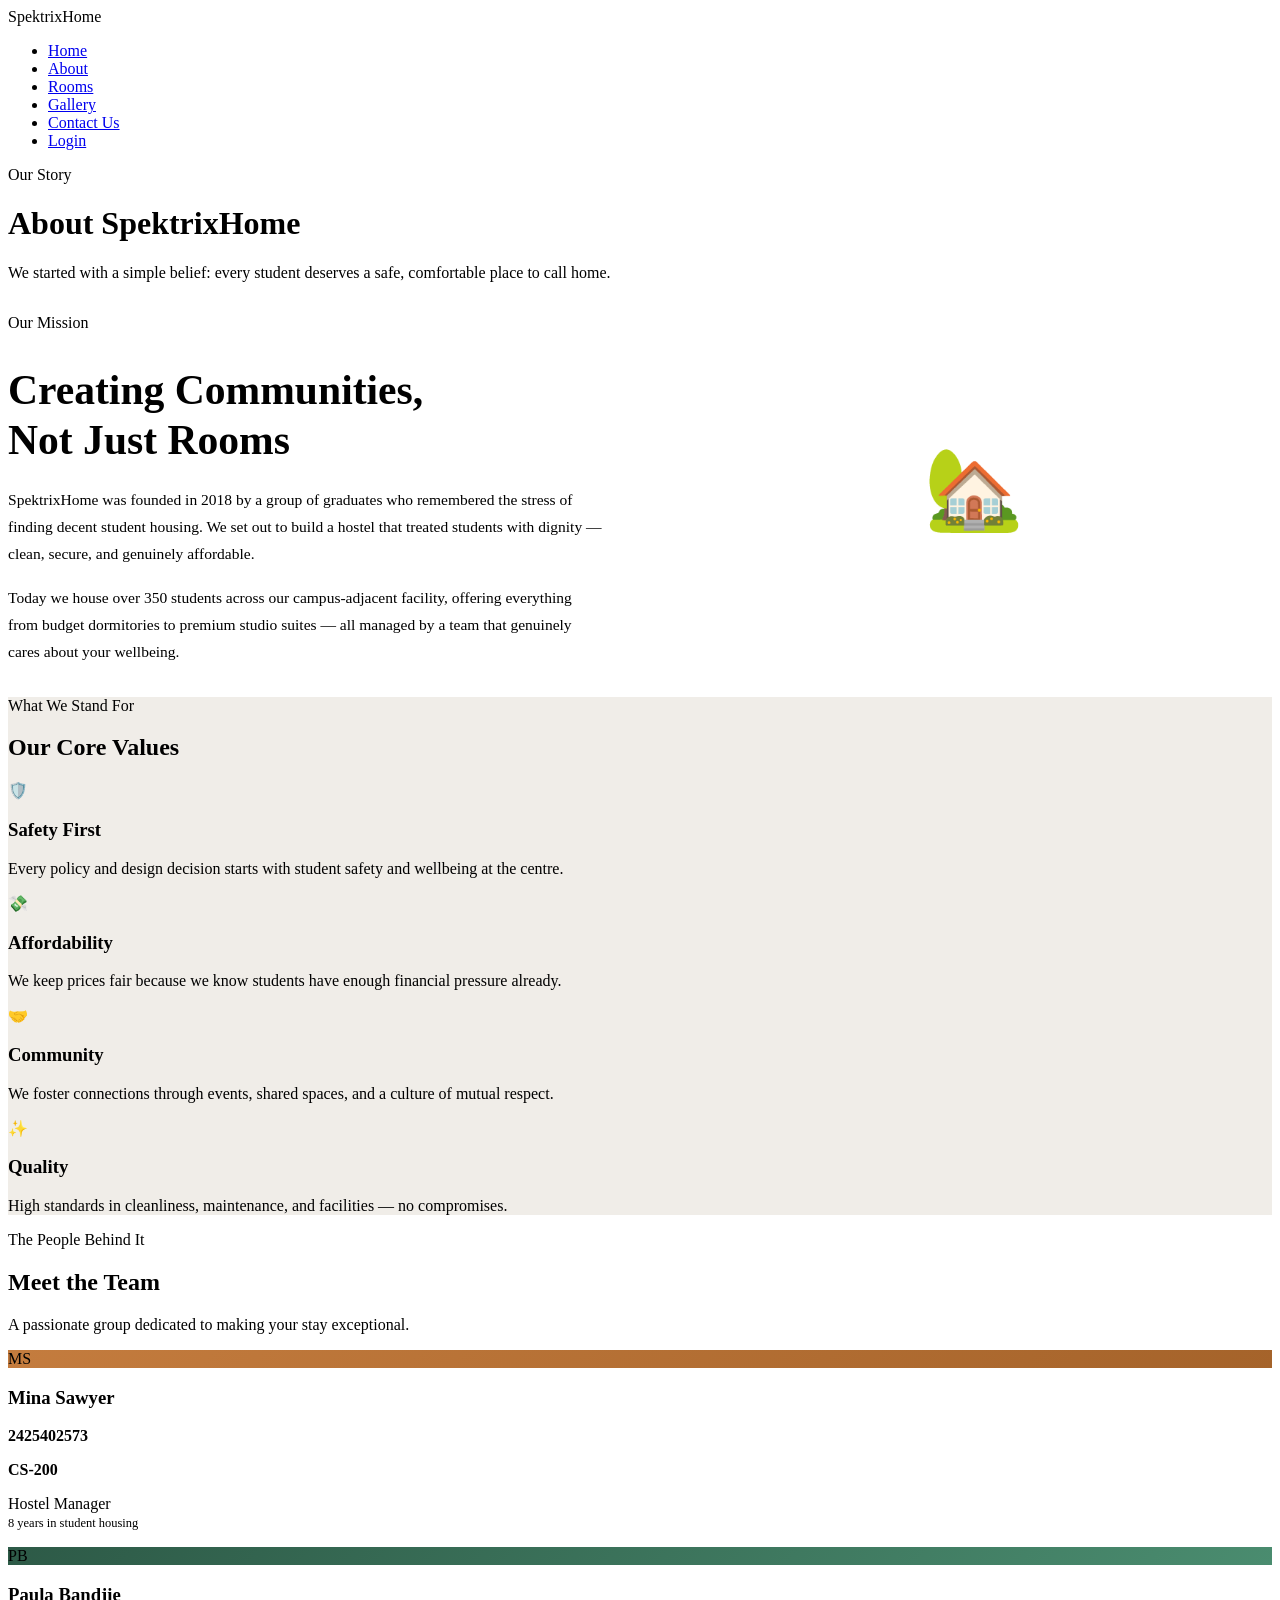
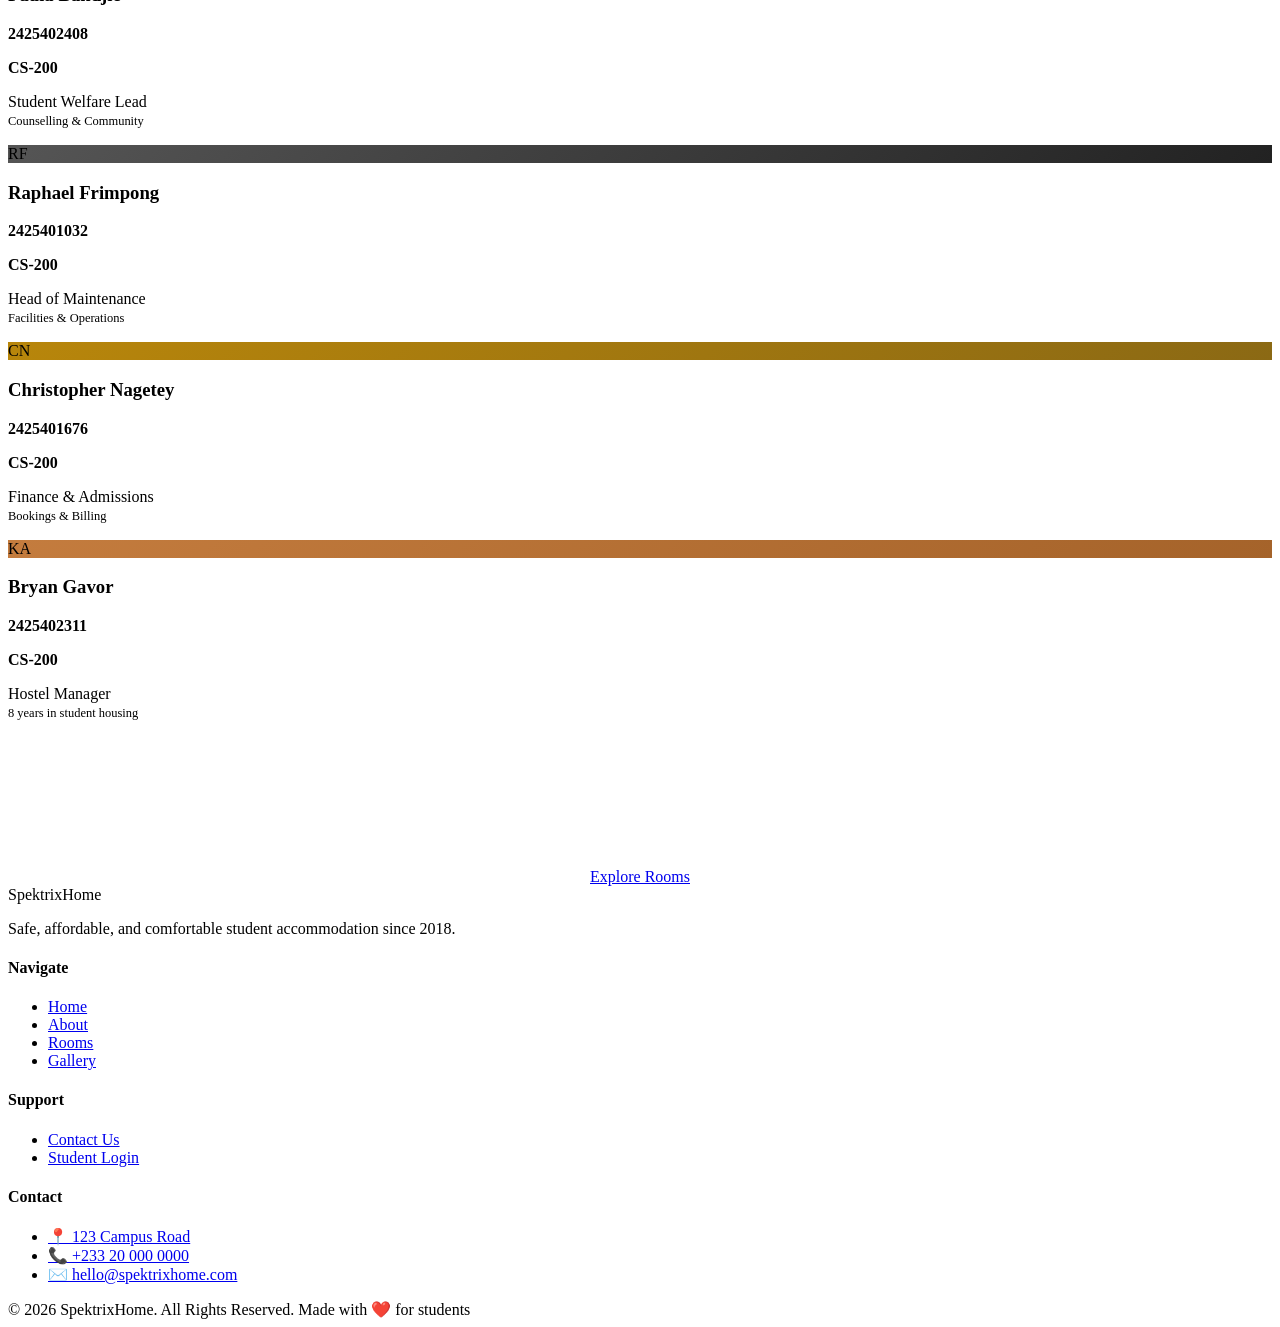
==== html/about.html @ a63e1c40 "Add new HTML pages for contact, gallery, login, and rooms; implement responsive design and interacti" ====
<!DOCTYPE html>
<html lang="en">
<head>
    <meta charset="UTF-8" />
    <meta name="viewport" content="width=device-width, initial-scale=1.0" />
    <title>About</title>
    <link rel="stylesheet" href="../css/style.css" />
</head>
<body>

<nav class="navbar">
    <div class="logo">Spektrix<span>Home</span></div>
    <ul class="nav-links">
        <li><a href="index.html">Home</a></li>
        <li><a href="about.html" class="active">About</a></li>
        <li><a href="rooms.html">Rooms</a></li>
        <li><a href="gallery.html">Gallery</a></li>
        <li><a href="contact.html">Contact Us</a></li>
        <li><a href="login.html" class="login-btn">Login</a></li>
    </ul>
</nav>

<!-- Page Hero -->
<div class="page-hero">
    <div class="page-hero-content">
        <span class="page-eyebrow">Our Story</span>
        <h1>About SpektrixHome</h1>
        <p>We started with a simple belief: every student deserves a safe, comfortable place to call home.</p>
    </div>
</div>

<!-- Mission -->
<section class="section">
    <div class="section-inner">
        <div style="display:grid; grid-template-columns:1fr 1fr; gap:72px; align-items:center;">
            <div class="reveal">
                <p class="section-eyebrow">Our Mission</p>
                <h2 style="font-family:var(--ff-display); font-size:clamp(1.8rem,3.5vw,2.6rem); margin-bottom:20px; line-height:1.2;">Creating Communities,<br>Not Just Rooms</h2>
                <p style="color:var(--clr-muted); margin-bottom:16px; font-size:0.97rem; line-height:1.75;">SpektrixHome was founded in 2018 by a group of graduates who remembered the stress of finding decent student housing. We set out to build a hostel that treated students with dignity — clean, secure, and genuinely affordable.</p>
                <p style="color:var(--clr-muted); font-size:0.97rem; line-height:1.75;">Today we house over 350 students across our campus-adjacent facility, offering everything from budget dormitories to premium studio suites — all managed by a team that genuinely cares about your wellbeing.</p>
            </div>
            <div class="reveal" style="background:var(--clr-hero-bg); border-radius:var(--radius-lg); height:380px; display:grid; place-items:center; font-size:5rem;">🏡</div>
        </div>
    </div>
</section>

<!-- Values -->
<section class="section" style="background:#f0ede8;">
    <div class="section-inner">
        <div class="section-header">
            <p class="section-eyebrow">What We Stand For</p>
            <h2>Our Core Values</h2>
        </div>
        <div class="values-grid">
            <div class="value-card reveal">
                <div class="value-icon">🛡️</div>
                <h3>Safety First</h3>
                <p>Every policy and design decision starts with student safety and wellbeing at the centre.</p>
            </div>
            <div class="value-card reveal">
                <div class="value-icon">💸</div>
                <h3>Affordability</h3>
                <p>We keep prices fair because we know students have enough financial pressure already.</p>
            </div>
            <div class="value-card reveal">
                <div class="value-icon">🤝</div>
                <h3>Community</h3>
                <p>We foster connections through events, shared spaces, and a culture of mutual respect.</p>
            </div>
            <div class="value-card reveal">
                <div class="value-icon">✨</div>
                <h3>Quality</h3>
                <p>High standards in cleanliness, maintenance, and facilities — no compromises.</p>
            </div>
        </div>
    </div>
</section>

<!-- Team -->
<section class="section">
    <div class="section-inner">
        <div class="section-header">
            <p class="section-eyebrow">The People Behind It</p>
            <h2>Meet the Team</h2>
            <p>A passionate group dedicated to making your stay exceptional.</p>
        </div>
        <div class="team-grid">
            <div class="team-card reveal">
                <div class="team-avatar" style="background:linear-gradient(135deg,#c47c3e,#a5632a);">MS</div>
                <h3>Mina Sawyer</h3>
                <h3 style="font-size: 16px;">2425402573</h3>
                <h3 style="font-size: 16px;">CS-200</h3>
                <p>Hostel Manager<br><span style="font-size:0.78rem; color:var(--clr-primary);">8 years in student housing</span></p>
            </div>
            <div class="team-card reveal">
                <div class="team-avatar" style="background:linear-gradient(135deg,#2d5a47,#4a8c6f);">PB</div>
                <h3>Paula Bandjie</h3>
                <h3 style="font-size: 16px;">2425402408</h3>
                <h3 style="font-size: 16px;">CS-200</h3>
                <p>Student Welfare Lead<br><span style="font-size:0.78rem; color:var(--clr-primary);">Counselling & Community</span></p>
            </div>
            <div class="team-card reveal">
                <div class="team-avatar" style="background:linear-gradient(135deg,#555,#222);">RF</div>
                <h3>Raphael Frimpong</h3>
                <h3 style="font-size: 16px;">2425401032</h3>
                <h3 style="font-size: 16px;">CS-200</h3>
                <p>Head of Maintenance<br><span style="font-size:0.78rem; color:var(--clr-primary);">Facilities & Operations</span></p>
            </div>
            <div class="team-card reveal">
                <div class="team-avatar" style="background:linear-gradient(135deg,#b8860b,#8b6914);">CN</div>
                <h3>Christopher Nagetey</h3>
                <h3 style="font-size: 16px;">2425401676</h3>
                <h3 style="font-size: 16px;">CS-200</h3>
                <p>Finance & Admissions<br><span style="font-size:0.78rem; color:var(--clr-primary);">Bookings & Billing</span></p>
            </div>
            <div class="team-card reveal">
                <div class="team-avatar" style="background:linear-gradient(135deg,#c47c3e,#a5632a);">KA</div>
                <h3>Bryan Gavor</h3>
                <h3 style="font-size: 16px;">2425402311</h3>
                <h3 style="font-size: 16px;">CS-200</h3>
                <p>Hostel Manager<br><span style="font-size:0.78rem; color:var(--clr-primary);">8 years in student housing</span></p>
            </div>
        </div>
    </div>
</section>

<!-- CTA -->
<section class="section" style="background:var(--clr-accent); text-align:center;">
    <div class="section-inner">
        <h2 style="font-family:var(--ff-display); font-size:clamp(1.8rem,4vw,2.6rem); color:#fff; margin-bottom:14px;">Ready to Join Our Community?</h2>
        <p style="color:rgba(255,255,255,0.65); max-width:480px; margin:0 auto 32px;">Browse our available rooms and secure your spot for the next semester.</p>
        <a href="rooms.html" class="btn btn-primary">Explore Rooms</a>
    </div>
</section>

<footer>
    <div class="footer-inner">
        <div class="footer-top">
            <div>
                <div class="footer-brand">Spektrix<span>Home</span></div>
                <p class="footer-desc">Safe, affordable, and comfortable student accommodation since 2018.</p>
            </div>
            <div class="footer-col">
                <h4>Navigate</h4>
                <ul>
                    <li><a href="index.html">Home</a></li>
                    <li><a href="about.html">About</a></li>
                    <li><a href="rooms.html">Rooms</a></li>
                    <li><a href="gallery.html">Gallery</a></li>
                </ul>
            </div>
            <div class="footer-col">
                <h4>Support</h4>
                <ul>
                    <li><a href="contact.html">Contact Us</a></li>
                    <li><a href="login.html">Student Login</a></li>
                </ul>
            </div>
            <div class="footer-col">
                <h4>Contact</h4>
                <ul>
                    <li><a href="#">📍 123 Campus Road</a></li>
                    <li><a href="#">📞 +233 20 000 0000</a></li>
                    <li><a href="#">✉️ hello@spektrixhome.com</a></li>
                </ul>
            </div>
        </div>
        <div class="footer-bottom">
            <span>© 2026 SpektrixHome. All Rights Reserved.</span>
            <span>Made with ❤️ for students</span>
        </div>
    </div>
</footer>

<script src="../js/script.js"></script>
</body>
</html>
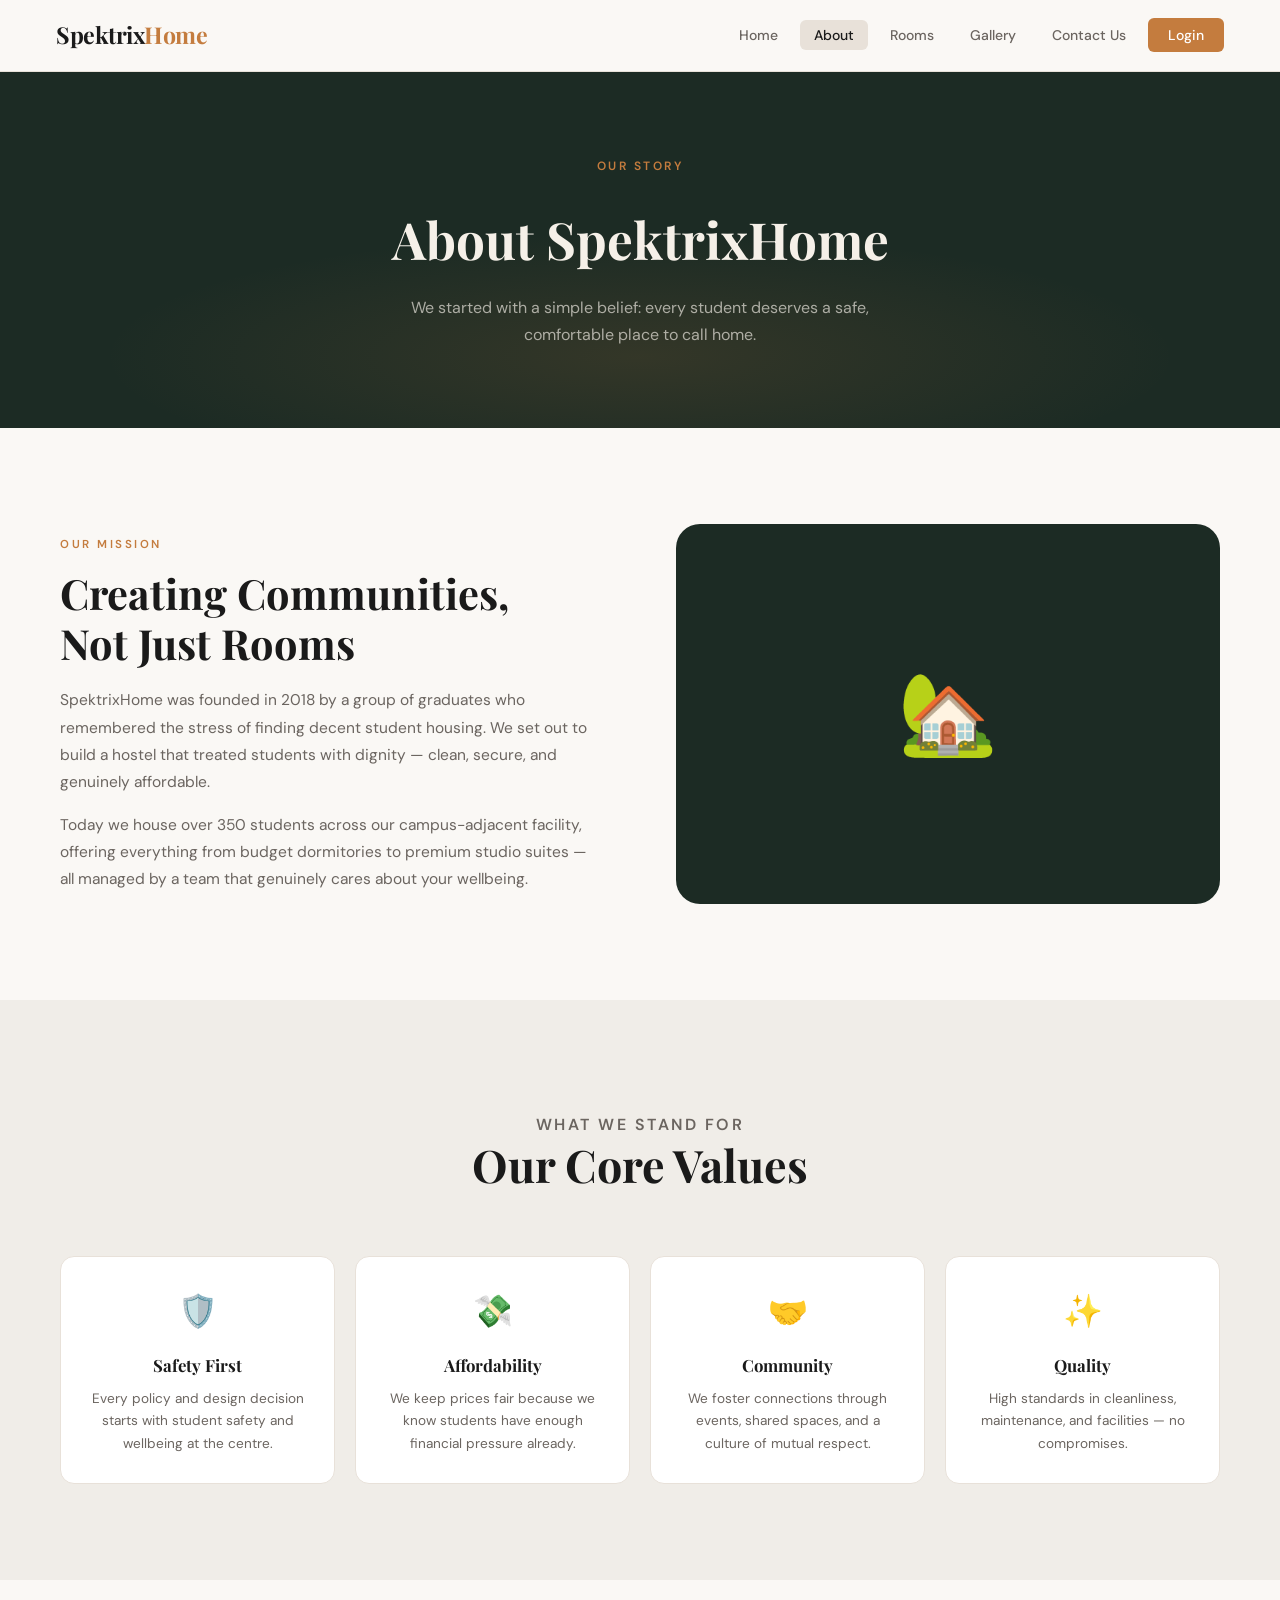
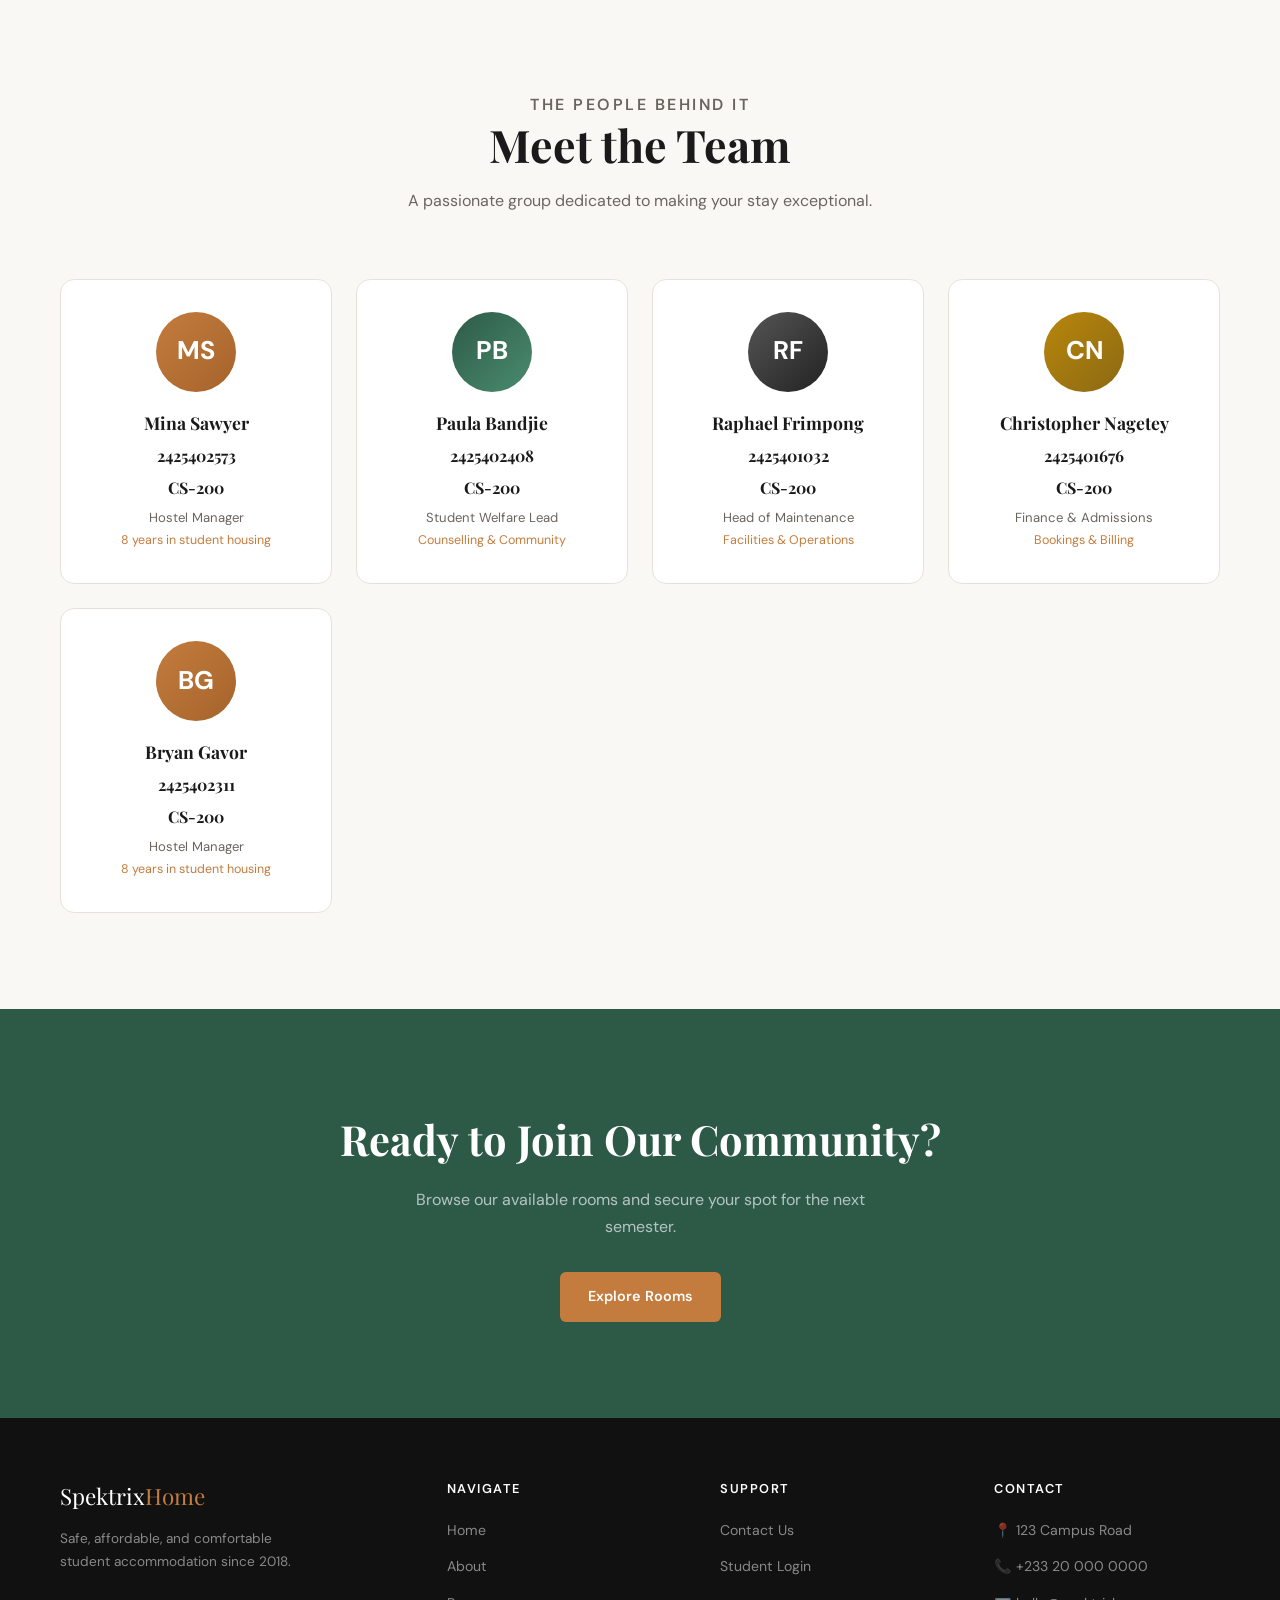
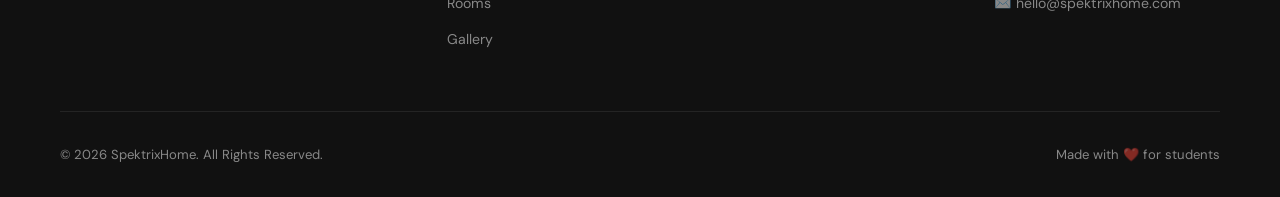
==== commit b5350737: "Change team avatar initials from 'KA' to 'BG'" ====
--- a/html/about.html
+++ b/html/about.html
@@ -11,7 +11,7 @@
 <nav class="navbar">
     <div class="logo">Spektrix<span>Home</span></div>
     <ul class="nav-links">
-        <li><a href="index.html">Home</a></li>
+        <li><a href="../index.html">Home</a></li>
         <li><a href="about.html" class="active">About</a></li>
         <li><a href="rooms.html">Rooms</a></li>
         <li><a href="gallery.html">Gallery</a></li>
@@ -114,7 +114,7 @@
                 <p>Finance & Admissions<br><span style="font-size:0.78rem; color:var(--clr-primary);">Bookings & Billing</span></p>
             </div>
             <div class="team-card reveal">
-                <div class="team-avatar" style="background:linear-gradient(135deg,#c47c3e,#a5632a);">KA</div>
+                <div class="team-avatar" style="background:linear-gradient(135deg,#c47c3e,#a5632a);">BG</div>
                 <h3>Bryan Gavor</h3>
                 <h3 style="font-size: 16px;">2425402311</h3>
                 <h3 style="font-size: 16px;">CS-200</h3>
@@ -143,7 +143,7 @@
             <div class="footer-col">
                 <h4>Navigate</h4>
                 <ul>
-                    <li><a href="index.html">Home</a></li>
+                    <li><a href="../index.html">Home</a></li>
                     <li><a href="about.html">About</a></li>
                     <li><a href="rooms.html">Rooms</a></li>
                     <li><a href="gallery.html">Gallery</a></li>
--- a/css/style.css
+++ b/css/style.css
@@ -0,0 +1,874 @@
+/* =============================================
+   HOSTEL HUB — DESIGN SYSTEM
+   Aesthetic: Warm editorial · Earthy luxury
+   ============================================= */
+
+@import url('https://fonts.googleapis.com/css2?family=Playfair+Display:ital,wght@0,400;0,600;0,700;1,400&family=DM+Sans:wght@300;400;500;600&display=swap');
+
+/* ── Variables ── */
+:root {
+    --clr-bg:       #faf8f5;
+    --clr-surface:  #ffffff;
+    --clr-primary:  #c47c3e;        /* warm amber */
+    --clr-primary-d:#a5632a;
+    --clr-accent:   #2d5a47;        /* deep forest green */
+    --clr-accent-l: #4a8c6f;
+    --clr-text:     #1a1a1a;
+    --clr-muted:    #6b6560;
+    --clr-border:   #e8e1d9;
+    --clr-hero-bg:  #1c2b24;
+
+    --ff-display: 'Playfair Display', Georgia, serif;
+    --ff-body:    'DM Sans', sans-serif;
+
+    --radius-sm: 6px;
+    --radius-md: 14px;
+    --radius-lg: 24px;
+
+    --shadow-sm: 0 2px 8px rgba(0,0,0,0.07);
+    --shadow-md: 0 6px 24px rgba(0,0,0,0.10);
+    --shadow-lg: 0 16px 48px rgba(0,0,0,0.14);
+
+    --transition: 0.3s ease;
+    --navbar-h: 72px;
+}
+
+/* ── Reset ── */
+*, *::before, *::after { box-sizing: border-box; margin: 0; padding: 0; }
+
+html { scroll-behavior: smooth; }
+
+body {
+    background: var(--clr-bg);
+    font-family: var(--ff-body);
+    color: var(--clr-text);
+    line-height: 1.65;
+    font-size: 16px;
+}
+
+img { max-width: 100%; display: block; }
+a  { text-decoration: none; }
+
+/* ── Navbar ── */
+.navbar {
+    position: sticky;
+    top: 0;
+    z-index: 1000;
+    display: flex;
+    justify-content: space-between;
+    align-items: center;
+    padding: 0 56px;
+    height: var(--navbar-h);
+    background: rgba(250, 248, 245, 0.92);
+    backdrop-filter: blur(12px);
+    -webkit-backdrop-filter: blur(12px);
+    border-bottom: 1px solid var(--clr-border);
+    transition: height var(--transition), box-shadow var(--transition);
+}
+
+.navbar.shrink {
+    height: 58px;
+    box-shadow: var(--shadow-md);
+}
+
+.logo {
+    font-family: var(--ff-display);
+    font-size: 1.45rem;
+    font-weight: 700;
+    color: var(--clr-text);
+    letter-spacing: -0.5px;
+}
+
+.logo span { color: var(--clr-primary); }
+
+.nav-links {
+    display: flex;
+    list-style: none;
+    gap: 8px;
+    align-items: center;
+}
+
+.nav-links a {
+    font-family: var(--ff-body);
+    font-size: 0.875rem;
+    font-weight: 500;
+    color: var(--clr-muted);
+    padding: 6px 14px;
+    border-radius: var(--radius-sm);
+    transition: color var(--transition), background var(--transition);
+}
+
+.nav-links a:hover,
+.nav-links a.active {
+    color: var(--clr-text);
+    background: var(--clr-border);
+}
+
+.nav-links .login-btn {
+    background: var(--clr-primary);
+    color: #fff;
+    padding: 8px 20px;
+    border-radius: var(--radius-sm);
+}
+
+.nav-links .login-btn:hover {
+    background: var(--clr-primary-d);
+    color: #fff;
+}
+
+/* ── Hero ── */
+.hero {
+    min-height: calc(100vh - var(--navbar-h));
+    display: grid;
+    place-items: center;
+    background: var(--clr-hero-bg);
+    position: relative;
+    overflow: hidden;
+    text-align: center;
+    padding: 80px 24px;
+}
+
+.hero::before {
+    content: '';
+    position: absolute;
+    inset: 0;
+    background:
+        radial-gradient(ellipse 60% 50% at 50% 80%, rgba(196,124,62,0.18) 0%, transparent 70%),
+        radial-gradient(ellipse 40% 60% at 80% 20%, rgba(74,140,111,0.12) 0%, transparent 60%);
+}
+
+.hero-content { position: relative; z-index: 1; max-width: 780px; }
+
+.hero-eyebrow {
+    display: inline-block;
+    font-size: 0.75rem;
+    font-weight: 600;
+    letter-spacing: 2.5px;
+    text-transform: uppercase;
+    color: var(--clr-primary);
+    margin-bottom: 24px;
+    border: 1px solid rgba(196,124,62,0.35);
+    padding: 6px 18px;
+    border-radius: 100px;
+}
+
+.hero h1 {
+    font-family: var(--ff-display);
+    font-size: clamp(2.4rem, 6vw, 4.2rem);
+    font-weight: 700;
+    color: #f5f0e8;
+    line-height: 1.15;
+    margin-bottom: 20px;
+}
+
+.hero h1 em {
+    font-style: italic;
+    color: var(--clr-primary);
+}
+
+.hero p {
+    font-size: 1.05rem;
+    color: rgba(245, 240, 232, 0.7);
+    max-width: 560px;
+    margin: 0 auto 36px;
+}
+
+.hero-actions { display: flex; gap: 14px; justify-content: center; flex-wrap: wrap; }
+
+/* ── Buttons ── */
+.btn {
+    display: inline-flex;
+    align-items: center;
+    gap: 8px;
+    font-family: var(--ff-body);
+    font-size: 0.9rem;
+    font-weight: 600;
+    padding: 13px 28px;
+    border-radius: var(--radius-sm);
+    border: none;
+    cursor: pointer;
+    transition: transform var(--transition), box-shadow var(--transition), background var(--transition);
+}
+
+.btn:active { transform: scale(0.97); }
+
+.btn-primary {
+    background: var(--clr-primary);
+    color: #fff;
+}
+
+.btn-primary:hover {
+    background: var(--clr-primary-d);
+    box-shadow: 0 6px 20px rgba(196,124,62,0.35);
+    transform: translateY(-2px);
+}
+
+.btn-outline {
+    background: transparent;
+    color: #f5f0e8;
+    border: 1.5px solid rgba(245,240,232,0.4);
+}
+
+.btn-outline:hover {
+    border-color: rgba(245,240,232,0.8);
+    background: rgba(245,240,232,0.05);
+    transform: translateY(-2px);
+}
+
+.btn-accent {
+    background: var(--clr-accent);
+    color: #fff;
+}
+
+.btn-accent:hover {
+    background: #234839;
+    box-shadow: 0 6px 20px rgba(45,90,71,0.35);
+    transform: translateY(-2px);
+}
+
+/* ── Section layout ── */
+.section { padding: 96px 24px; }
+.section-inner { max-width: 1160px; margin: 0 auto; }
+
+.section-header { text-align: center; margin-bottom: 64px; }
+
+.section-eyebrow {
+    font-size: 0.72rem;
+    font-weight: 600;
+    letter-spacing: 2.5px;
+    text-transform: uppercase;
+    color: var(--clr-primary);
+    margin-bottom: 14px;
+}
+
+.section-header h2 {
+    font-family: var(--ff-display);
+    font-size: clamp(1.8rem, 4vw, 2.8rem);
+    font-weight: 700;
+    color: var(--clr-text);
+    line-height: 1.2;
+}
+
+.section-header p {
+    color: var(--clr-muted);
+    max-width: 560px;
+    margin: 16px auto 0;
+    font-size: 1rem;
+}
+
+/* ── Feature cards ── */
+.features-grid {
+    display: grid;
+    grid-template-columns: repeat(auto-fit, minmax(260px, 1fr));
+    gap: 24px;
+}
+
+.feature-card {
+    background: var(--clr-surface);
+    border: 1px solid var(--clr-border);
+    border-radius: var(--radius-md);
+    padding: 32px 28px;
+    transition: transform var(--transition), box-shadow var(--transition);
+}
+
+.feature-card:hover {
+    transform: translateY(-5px);
+    box-shadow: var(--shadow-md);
+}
+
+.feature-icon {
+    width: 48px; height: 48px;
+    background: rgba(196,124,62,0.1);
+    border-radius: 12px;
+    display: grid;
+    place-items: center;
+    margin-bottom: 20px;
+    font-size: 1.4rem;
+}
+
+.feature-card h3 {
+    font-family: var(--ff-display);
+    font-size: 1.15rem;
+    font-weight: 600;
+    margin-bottom: 10px;
+}
+
+.feature-card p { font-size: 0.9rem; color: var(--clr-muted); }
+
+/* ── Room cards ── */
+.rooms-grid {
+    display: grid;
+    grid-template-columns: repeat(auto-fit, minmax(300px, 1fr));
+    gap: 28px;
+}
+
+.room-card {
+    background: var(--clr-surface);
+    border: 1px solid var(--clr-border);
+    border-radius: var(--radius-md);
+    overflow: hidden;
+    transition: transform var(--transition), box-shadow var(--transition);
+}
+
+.room-card:hover {
+    transform: translateY(-6px);
+    box-shadow: var(--shadow-lg);
+}
+
+.room-card-img {
+    width: 100%;
+    height: 220px;
+    object-fit: cover;
+    background: linear-gradient(135deg, #d4c5b0, #c0a882);
+    display: flex;
+    align-items: center;
+    justify-content: center;
+    font-size: 3rem;
+    color: rgba(255,255,255,0.6);
+}
+
+.room-card-body { padding: 24px; }
+
+.room-type {
+    font-size: 0.72rem;
+    font-weight: 600;
+    letter-spacing: 2px;
+    text-transform: uppercase;
+    color: var(--clr-primary);
+    margin-bottom: 8px;
+}
+
+.room-card h3 {
+    font-family: var(--ff-display);
+    font-size: 1.25rem;
+    margin-bottom: 10px;
+}
+
+.room-card p { font-size: 0.88rem; color: var(--clr-muted); margin-bottom: 20px; }
+
+.room-price {
+    display: flex;
+    align-items: baseline;
+    gap: 6px;
+    margin-bottom: 20px;
+}
+
+.room-price strong {
+    font-family: var(--ff-display);
+    font-size: 1.6rem;
+    color: var(--clr-text);
+}
+
+.room-price span { font-size: 0.85rem; color: var(--clr-muted); }
+
+.room-amenities {
+    display: flex;
+    flex-wrap: wrap;
+    gap: 8px;
+    margin-bottom: 20px;
+}
+
+.tag {
+    font-size: 0.75rem;
+    background: rgba(196,124,62,0.08);
+    color: var(--clr-primary-d);
+    border: 1px solid rgba(196,124,62,0.2);
+    padding: 4px 10px;
+    border-radius: 100px;
+    font-weight: 500;
+}
+
+/* ── Stats strip ── */
+.stats-strip {
+    background: var(--clr-accent);
+    padding: 60px 24px;
+}
+
+.stats-inner {
+    max-width: 1160px;
+    margin: 0 auto;
+    display: grid;
+    grid-template-columns: repeat(auto-fit, minmax(160px, 1fr));
+    gap: 32px;
+    text-align: center;
+}
+
+.stat-item {}
+
+.stat-number {
+    font-family: var(--ff-display);
+    font-size: 2.8rem;
+    font-weight: 700;
+    color: #fff;
+    line-height: 1;
+    margin-bottom: 8px;
+}
+
+.stat-label { font-size: 0.85rem; color: rgba(255,255,255,0.65); font-weight: 500; letter-spacing: 0.5px; }
+
+/* ── Testimonial ── */
+.testimonial-card {
+    background: var(--clr-surface);
+    border: 1px solid var(--clr-border);
+    border-radius: var(--radius-md);
+    padding: 36px 32px;
+    position: relative;
+}
+
+.testimonial-card::before {
+    content: '"';
+    font-family: var(--ff-display);
+    font-size: 5rem;
+    color: var(--clr-border);
+    position: absolute;
+    top: 8px;
+    left: 24px;
+    line-height: 1;
+}
+
+.testimonials-grid {
+    display: grid;
+    grid-template-columns: repeat(auto-fit, minmax(280px, 1fr));
+    gap: 24px;
+}
+
+.testimonial-text {
+    font-size: 0.95rem;
+    color: var(--clr-muted);
+    margin-bottom: 24px;
+    line-height: 1.7;
+    padding-top: 16px;
+}
+
+.testimonial-author { display: flex; align-items: center; gap: 14px; }
+
+.author-avatar {
+    width: 44px; height: 44px;
+    border-radius: 50%;
+    background: linear-gradient(135deg, var(--clr-primary), var(--clr-accent));
+    display: grid;
+    place-items: center;
+    color: #fff;
+    font-weight: 700;
+    font-size: 0.9rem;
+    flex-shrink: 0;
+}
+
+.author-name { font-weight: 600; font-size: 0.9rem; }
+.author-title { font-size: 0.8rem; color: var(--clr-muted); }
+
+/* ── Gallery ── */
+.gallery-grid {
+    display: grid;
+    grid-template-columns: repeat(3, 1fr);
+    grid-template-rows: auto;
+    gap: 16px;
+}
+
+.gallery-item {
+    border-radius: var(--radius-md);
+    overflow: hidden;
+    background: linear-gradient(135deg, #d4c5b0, #b8a88a);
+    aspect-ratio: 4/3;
+    display: grid;
+    place-items: center;
+    font-size: 2.5rem;
+    cursor: pointer;
+    transition: transform var(--transition), box-shadow var(--transition);
+    position: relative;
+}
+
+.gallery-item:hover { transform: scale(1.02); box-shadow: var(--shadow-lg); }
+
+.gallery-item:nth-child(1) { grid-column: span 2; }
+.gallery-item:nth-child(4) { grid-column: span 2; }
+
+.gallery-overlay {
+    position: absolute;
+    inset: 0;
+    background: rgba(28,43,36,0.0);
+    display: grid;
+    place-items: center;
+    transition: background var(--transition);
+}
+
+.gallery-item:hover .gallery-overlay { background: rgba(28,43,36,0.35); }
+
+.gallery-overlay-text {
+    color: #fff;
+    font-family: var(--ff-display);
+    font-size: 1.1rem;
+    opacity: 0;
+    transition: opacity var(--transition);
+}
+
+.gallery-item:hover .gallery-overlay-text { opacity: 1; }
+
+/* ── Contact ── */
+.contact-grid {
+    display: grid;
+    grid-template-columns: 1fr 1.5fr;
+    gap: 48px;
+    align-items: start;
+}
+
+.contact-info h3 {
+    font-family: var(--ff-display);
+    font-size: 1.4rem;
+    margin-bottom: 16px;
+}
+
+.contact-info p { color: var(--clr-muted); font-size: 0.95rem; margin-bottom: 32px; }
+
+.contact-detail {
+    display: flex;
+    align-items: flex-start;
+    gap: 14px;
+    margin-bottom: 20px;
+}
+
+.contact-detail-icon {
+    width: 42px; height: 42px;
+    border-radius: 10px;
+    background: rgba(196,124,62,0.1);
+    display: grid;
+    place-items: center;
+    font-size: 1.1rem;
+    flex-shrink: 0;
+}
+
+.contact-detail-label { font-size: 0.78rem; font-weight: 600; letter-spacing: 1px; text-transform: uppercase; color: var(--clr-muted); margin-bottom: 4px; }
+.contact-detail-value { font-size: 0.95rem; font-weight: 500; }
+
+/* ── Forms ── */
+.form-card {
+    background: var(--clr-surface);
+    border: 1px solid var(--clr-border);
+    border-radius: var(--radius-md);
+    padding: 36px 32px;
+}
+
+.form-title {
+    font-family: var(--ff-display);
+    font-size: 1.5rem;
+    margin-bottom: 24px;
+}
+
+.form-group { margin-bottom: 20px; }
+
+.form-group label {
+    display: block;
+    font-size: 0.82rem;
+    font-weight: 600;
+    color: var(--clr-text);
+    margin-bottom: 7px;
+    letter-spacing: 0.3px;
+}
+
+.form-group input,
+.form-group select,
+.form-group textarea {
+    width: 100%;
+    padding: 11px 14px;
+    border: 1.5px solid var(--clr-border);
+    border-radius: var(--radius-sm);
+    font-family: var(--ff-body);
+    font-size: 0.9rem;
+    background: var(--clr-bg);
+    color: var(--clr-text);
+    transition: border-color var(--transition), box-shadow var(--transition);
+    outline: none;
+}
+
+.form-group input:focus,
+.form-group select:focus,
+.form-group textarea:focus {
+    border-color: var(--clr-primary);
+    box-shadow: 0 0 0 3px rgba(196,124,62,0.12);
+}
+
+.form-group textarea { resize: vertical; min-height: 110px; }
+
+.form-row { display: grid; grid-template-columns: 1fr 1fr; gap: 16px; }
+
+/* ── About ── */
+.about-hero {
+    background: var(--clr-hero-bg);
+    padding: 100px 24px;
+    text-align: center;
+    position: relative;
+    overflow: hidden;
+}
+
+.about-hero::before {
+    content: '';
+    position: absolute;
+    inset: 0;
+    background: radial-gradient(ellipse 60% 50% at 50% 80%, rgba(196,124,62,0.15) 0%, transparent 70%);
+}
+
+.about-hero-content { position: relative; z-index: 1; }
+
+.page-eyebrow {
+    display: inline-block;
+    font-size: 0.75rem;
+    font-weight: 600;
+    letter-spacing: 2.5px;
+    text-transform: uppercase;
+    color: var(--clr-primary);
+    margin-bottom: 20px;
+}
+
+.about-hero h1 {
+    font-family: var(--ff-display);
+    font-size: clamp(2rem, 5vw, 3.4rem);
+    color: #f5f0e8;
+    font-weight: 700;
+    margin-bottom: 16px;
+}
+
+.about-hero p {
+    color: rgba(245,240,232,0.65);
+    max-width: 540px;
+    margin: 0 auto;
+}
+
+.values-grid {
+    display: grid;
+    grid-template-columns: repeat(auto-fit, minmax(220px, 1fr));
+    gap: 20px;
+}
+
+.value-card {
+    background: var(--clr-surface);
+    border: 1px solid var(--clr-border);
+    border-radius: var(--radius-md);
+    padding: 28px 24px;
+    text-align: center;
+    transition: transform var(--transition), box-shadow var(--transition);
+}
+
+.value-card:hover { transform: translateY(-4px); box-shadow: var(--shadow-md); }
+
+.value-icon { font-size: 2rem; margin-bottom: 14px; }
+
+.value-card h3 {
+    font-family: var(--ff-display);
+    font-size: 1.05rem;
+    margin-bottom: 8px;
+}
+
+.value-card p { font-size: 0.85rem; color: var(--clr-muted); }
+
+.team-grid {
+    display: grid;
+    grid-template-columns: repeat(auto-fit, minmax(220px, 1fr));
+    gap: 24px;
+}
+
+.team-card {
+    text-align: center;
+    background: var(--clr-surface);
+    border: 1px solid var(--clr-border);
+    border-radius: var(--radius-md);
+    padding: 32px 20px;
+}
+
+.team-avatar {
+    width: 80px; height: 80px;
+    border-radius: 50%;
+    margin: 0 auto 16px;
+    display: grid;
+    place-items: center;
+    font-size: 1.6rem;
+    font-weight: 700;
+    color: #fff;
+}
+
+.team-card h3 { font-family: var(--ff-display); font-size: 1.1rem; margin-bottom: 6px; }
+.team-card p  { font-size: 0.82rem; color: var(--clr-muted); }
+
+/* ── Login page ── */
+.auth-page {
+    min-height: 100vh;
+    display: grid;
+    grid-template-columns: 1fr 1fr;
+}
+
+.auth-left {
+    background: var(--clr-hero-bg);
+    display: flex;
+    flex-direction: column;
+    justify-content: center;
+    padding: 80px 64px;
+    position: relative;
+    overflow: hidden;
+}
+
+.auth-left::before {
+    content: '';
+    position: absolute;
+    inset: 0;
+    background: radial-gradient(ellipse 70% 60% at 30% 70%, rgba(196,124,62,0.2) 0%, transparent 60%);
+}
+
+.auth-left-content { position: relative; z-index: 1; }
+
+.auth-brand {
+    font-family: var(--ff-display);
+    font-size: 1.8rem;
+    font-weight: 700;
+    color: #f5f0e8;
+    margin-bottom: 48px;
+}
+
+.auth-brand span { color: var(--clr-primary); }
+
+.auth-tagline {
+    font-family: var(--ff-display);
+    font-size: clamp(1.6rem, 3vw, 2.4rem);
+    color: #f5f0e8;
+    font-weight: 700;
+    line-height: 1.25;
+    margin-bottom: 20px;
+}
+
+.auth-tagline em { font-style: italic; color: var(--clr-primary); }
+
+.auth-subtitle { color: rgba(245,240,232,0.6); font-size: 0.95rem; line-height: 1.7; }
+
+.auth-right {
+    background: var(--clr-bg);
+    display: flex;
+    align-items: center;
+    justify-content: center;
+    padding: 60px 48px;
+}
+
+.auth-form-wrap { width: 100%; max-width: 400px; }
+
+.auth-form-wrap h2 {
+    font-family: var(--ff-display);
+    font-size: 1.8rem;
+    margin-bottom: 8px;
+}
+
+.auth-form-wrap > p { color: var(--clr-muted); font-size: 0.9rem; margin-bottom: 36px; }
+
+.auth-footer-text {
+    text-align: center;
+    font-size: 0.85rem;
+    color: var(--clr-muted);
+    margin-top: 20px;
+}
+
+.auth-footer-text a { color: var(--clr-primary); font-weight: 600; }
+
+/* ── Page hero (shared) ── */
+.page-hero {
+    background: var(--clr-hero-bg);
+    padding: 80px 24px;
+    text-align: center;
+    position: relative;
+    overflow: hidden;
+}
+
+.page-hero::before {
+    content: '';
+    position: absolute;
+    inset: 0;
+    background: radial-gradient(ellipse 60% 50% at 50% 80%, rgba(196,124,62,0.14) 0%, transparent 70%);
+}
+
+.page-hero-content { position: relative; z-index: 1; }
+
+.page-hero h1 {
+    font-family: var(--ff-display);
+    font-size: clamp(1.8rem, 5vw, 3.2rem);
+    color: #f5f0e8;
+    font-weight: 700;
+    margin-bottom: 14px;
+}
+
+.page-hero p { color: rgba(245,240,232,0.65); max-width: 500px; margin: 0 auto; }
+
+/* ── Reveal animation ── */
+.reveal {
+    opacity: 0;
+    transform: translateY(28px);
+    transition: opacity 0.65s ease, transform 0.65s ease;
+}
+
+.reveal.active { opacity: 1; transform: translateY(0); }
+
+/* ── Footer ── */
+footer {
+    background: #111;
+    color: rgba(255,255,255,0.5);
+    padding: 60px 56px 32px;
+}
+
+.footer-inner {
+    max-width: 1160px;
+    margin: 0 auto;
+}
+
+.footer-top {
+    display: grid;
+    grid-template-columns: 1.5fr 1fr 1fr 1fr;
+    gap: 48px;
+    padding-bottom: 48px;
+    border-bottom: 1px solid rgba(255,255,255,0.08);
+    margin-bottom: 32px;
+}
+
+.footer-brand {
+    font-family: var(--ff-display);
+    font-size: 1.4rem;
+    color: #fff;
+    margin-bottom: 12px;
+}
+
+.footer-brand span { color: var(--clr-primary); }
+
+.footer-desc { font-size: 0.85rem; line-height: 1.7; max-width: 240px; }
+
+.footer-col h4 {
+    color: #fff;
+    font-size: 0.8rem;
+    font-weight: 600;
+    letter-spacing: 1.5px;
+    text-transform: uppercase;
+    margin-bottom: 18px;
+}
+
+.footer-col ul { list-style: none; }
+.footer-col ul li { margin-bottom: 10px; }
+.footer-col ul li a { color: rgba(255,255,255,0.5); font-size: 0.88rem; transition: color var(--transition); }
+.footer-col ul li a:hover { color: var(--clr-primary); }
+
+.footer-bottom { display: flex; justify-content: space-between; align-items: center; font-size: 0.82rem; }
+
+/* ── Utility ── */
+.text-center { text-align: center; }
+.mt-4 { margin-top: 16px; }
+.mt-8 { margin-top: 32px; }
+
+/* ── Responsive ── */
+@media (max-width: 768px) {
+    .navbar { padding: 0 24px; }
+    .nav-links { display: none; }
+
+    .contact-grid { grid-template-columns: 1fr; }
+    .gallery-grid { grid-template-columns: 1fr 1fr; }
+    .gallery-item:nth-child(1), .gallery-item:nth-child(4) { grid-column: span 1; }
+
+    .footer-top { grid-template-columns: 1fr 1fr; }
+
+    .auth-page { grid-template-columns: 1fr; }
+    .auth-left { display: none; }
+
+    .form-row { grid-template-columns: 1fr; }
+
+    .section { padding: 64px 20px; }
+}
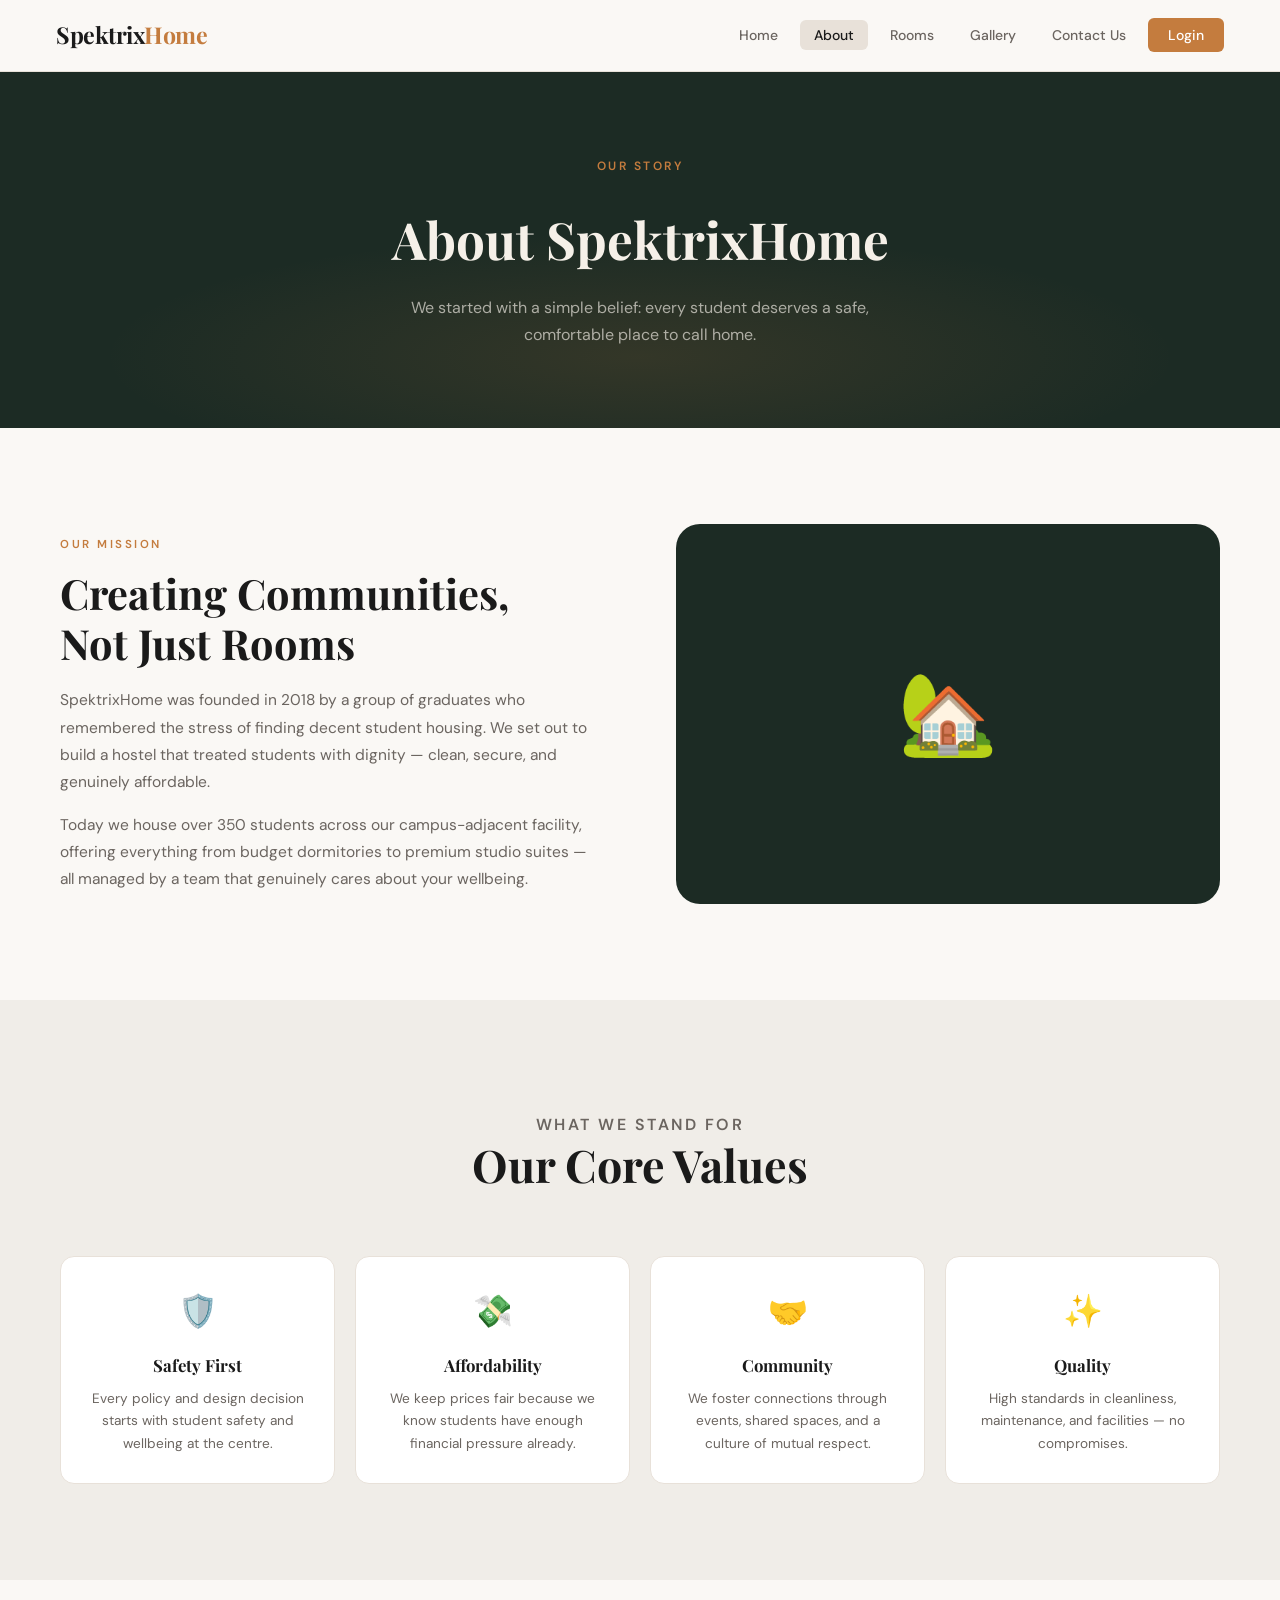
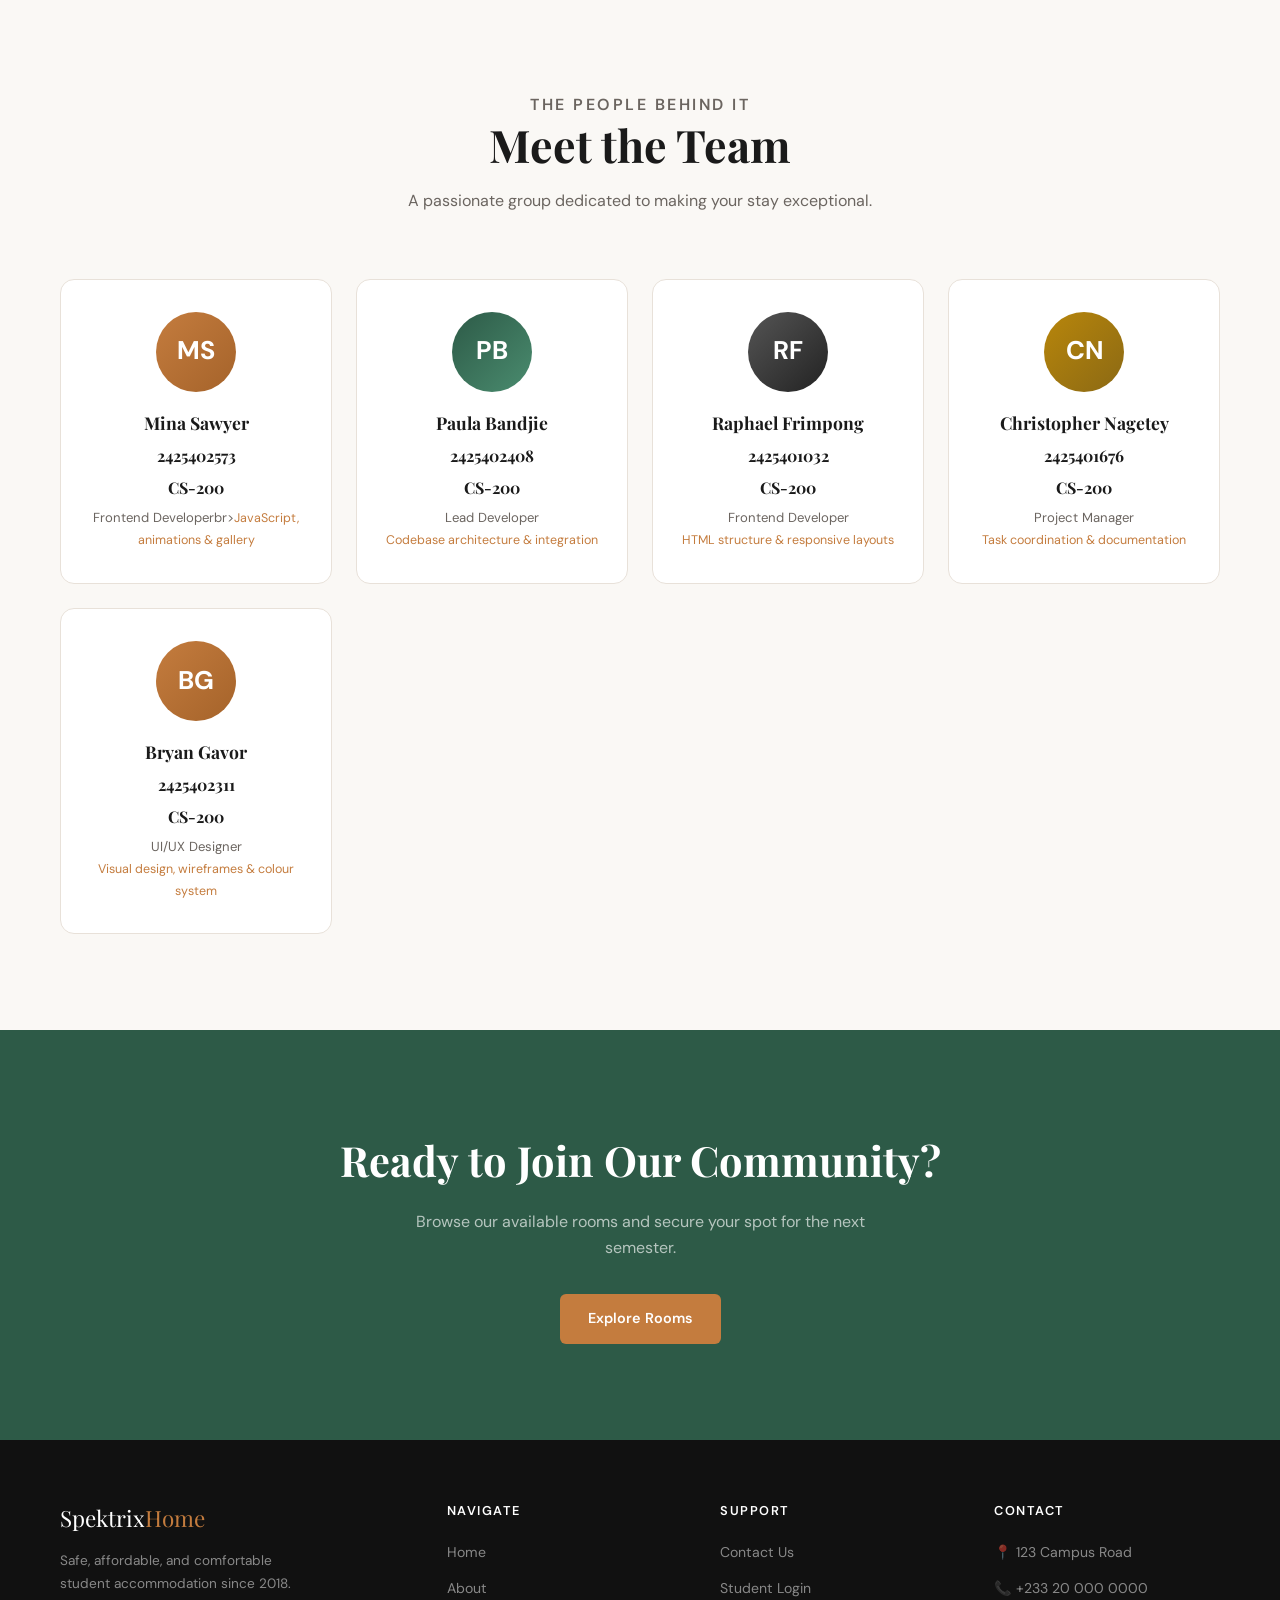
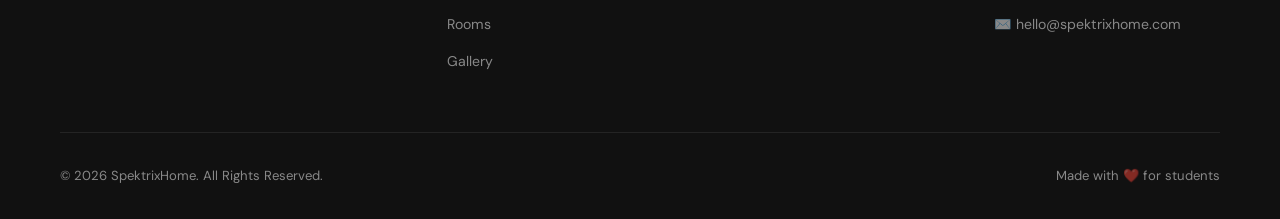
==== commit 93720d01: "Update team member roles and descriptions" ====
--- a/html/about.html
+++ b/html/about.html
@@ -90,35 +90,35 @@
                 <h3>Mina Sawyer</h3>
                 <h3 style="font-size: 16px;">2425402573</h3>
                 <h3 style="font-size: 16px;">CS-200</h3>
-                <p>Hostel Manager<br><span style="font-size:0.78rem; color:var(--clr-primary);">8 years in student housing</span></p>
+                <p>Frontend Developerbr><span style="font-size:0.78rem; color:var(--clr-primary);">JavaScript, animations & gallery</span></p>
             </div>
             <div class="team-card reveal">
                 <div class="team-avatar" style="background:linear-gradient(135deg,#2d5a47,#4a8c6f);">PB</div>
                 <h3>Paula Bandjie</h3>
                 <h3 style="font-size: 16px;">2425402408</h3>
                 <h3 style="font-size: 16px;">CS-200</h3>
-                <p>Student Welfare Lead<br><span style="font-size:0.78rem; color:var(--clr-primary);">Counselling & Community</span></p>
+                <p>Lead Developer<br><span style="font-size:0.78rem; color:var(--clr-primary);">Codebase architecture & integration</span></p>
             </div>
             <div class="team-card reveal">
                 <div class="team-avatar" style="background:linear-gradient(135deg,#555,#222);">RF</div>
                 <h3>Raphael Frimpong</h3>
                 <h3 style="font-size: 16px;">2425401032</h3>
                 <h3 style="font-size: 16px;">CS-200</h3>
-                <p>Head of Maintenance<br><span style="font-size:0.78rem; color:var(--clr-primary);">Facilities & Operations</span></p>
+                <p>Frontend Developer<br><span style="font-size:0.78rem; color:var(--clr-primary);">HTML structure & responsive layouts</span></p>
             </div>
             <div class="team-card reveal">
                 <div class="team-avatar" style="background:linear-gradient(135deg,#b8860b,#8b6914);">CN</div>
                 <h3>Christopher Nagetey</h3>
                 <h3 style="font-size: 16px;">2425401676</h3>
                 <h3 style="font-size: 16px;">CS-200</h3>
-                <p>Finance & Admissions<br><span style="font-size:0.78rem; color:var(--clr-primary);">Bookings & Billing</span></p>
+                <p>Project Manager<br><span style="font-size:0.78rem; color:var(--clr-primary);">Task coordination & documentation</span></p>
             </div>
             <div class="team-card reveal">
                 <div class="team-avatar" style="background:linear-gradient(135deg,#c47c3e,#a5632a);">BG</div>
                 <h3>Bryan Gavor</h3>
                 <h3 style="font-size: 16px;">2425402311</h3>
                 <h3 style="font-size: 16px;">CS-200</h3>
-                <p>Hostel Manager<br><span style="font-size:0.78rem; color:var(--clr-primary);">8 years in student housing</span></p>
+                <p>UI/UX Designer<br><span style="font-size:0.78rem; color:var(--clr-primary);">Visual design, wireframes & colour system</span></p>
             </div>
         </div>
     </div>
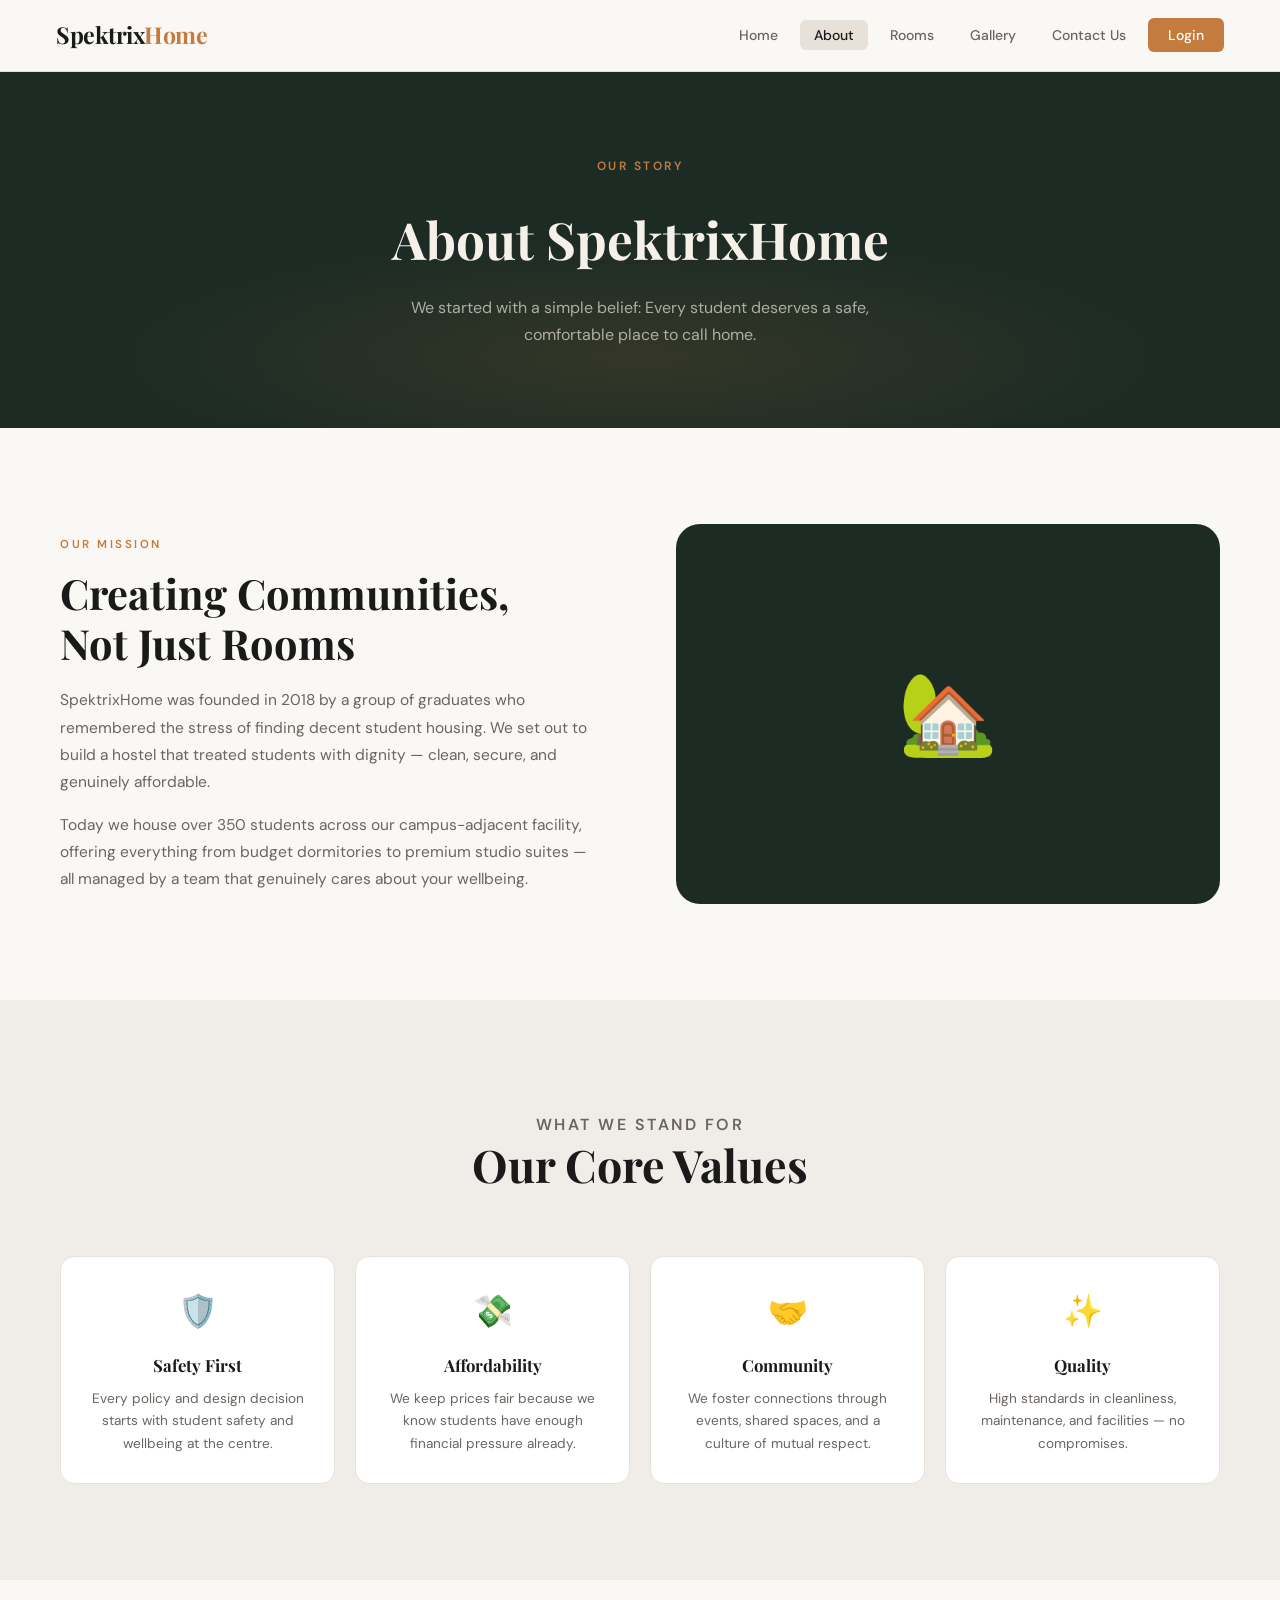
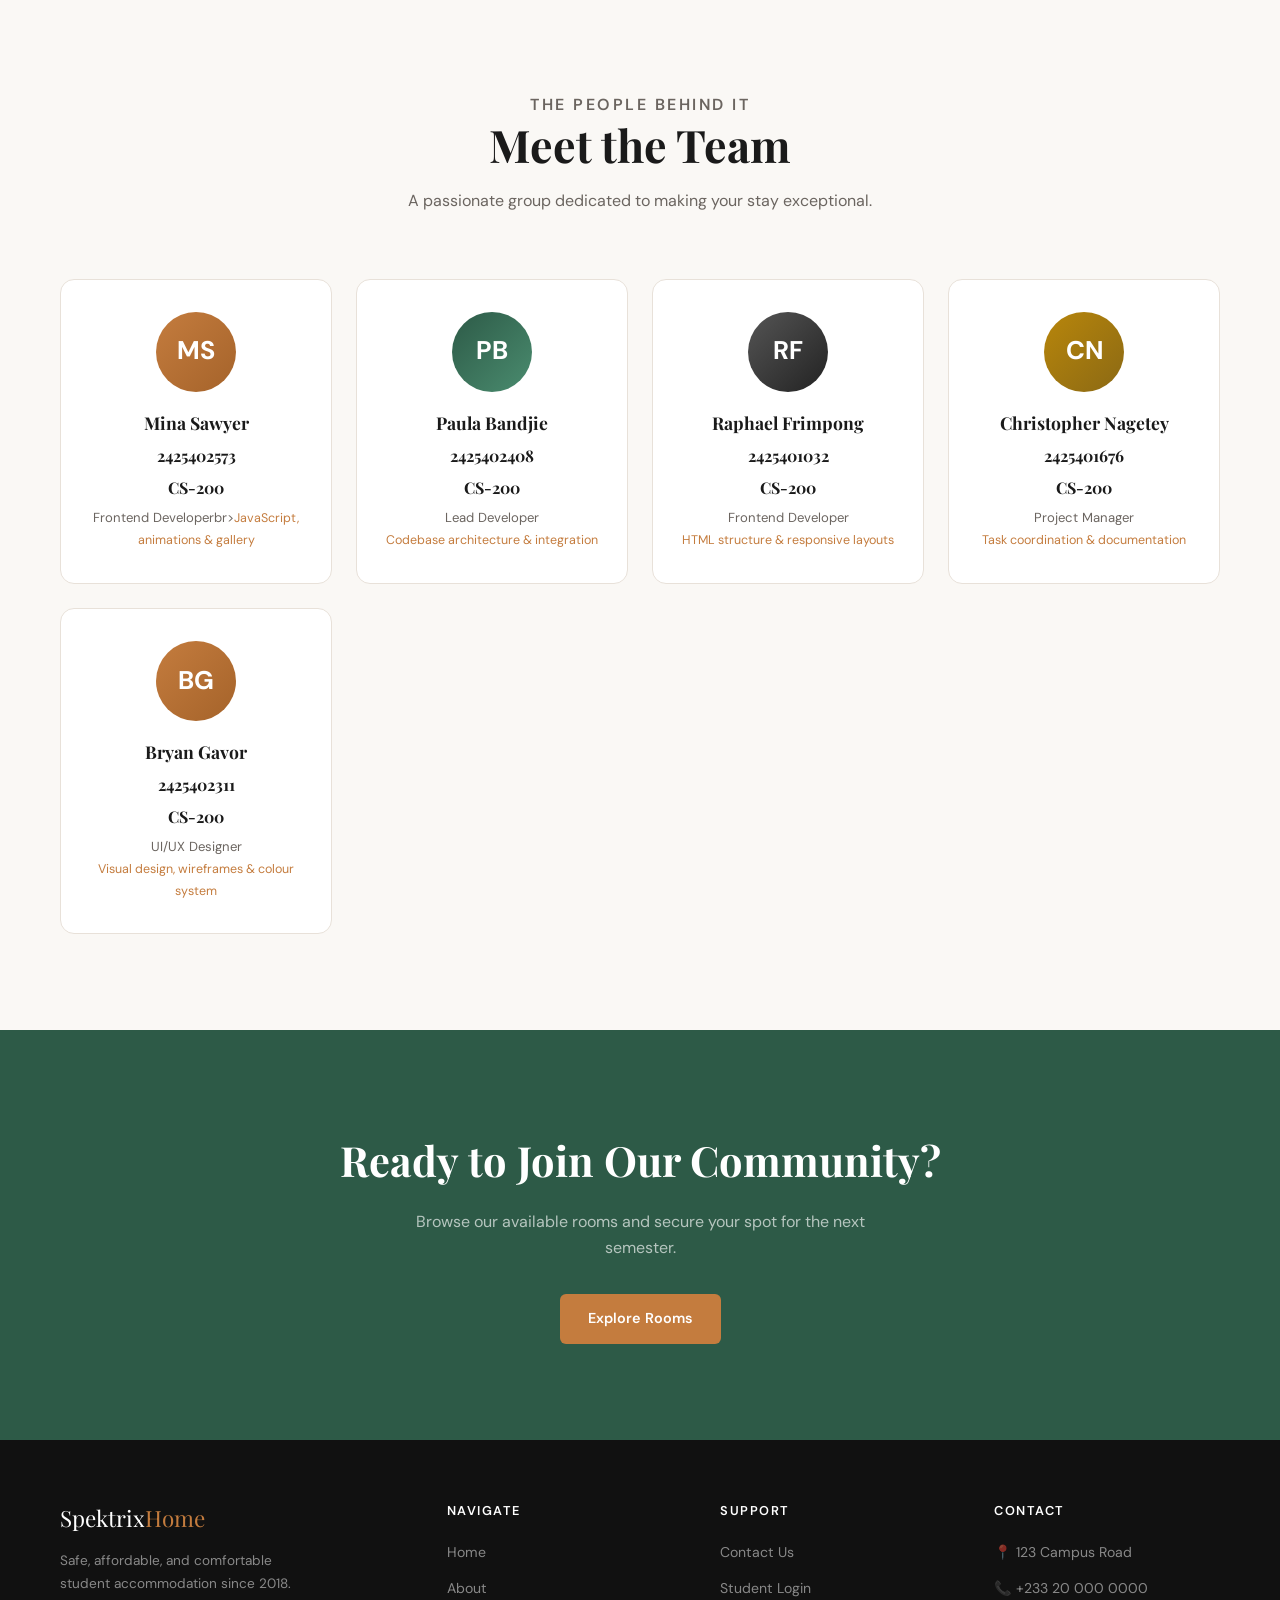
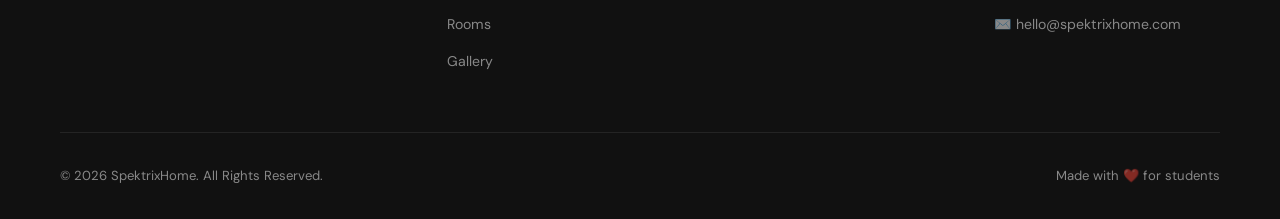
==== commit cd011655: "Capitalize 'Every' in About section paragraph" ====
--- a/html/about.html
+++ b/html/about.html
@@ -25,7 +25,7 @@
     <div class="page-hero-content">
         <span class="page-eyebrow">Our Story</span>
         <h1>About SpektrixHome</h1>
-        <p>We started with a simple belief: every student deserves a safe, comfortable place to call home.</p>
+        <p>We started with a simple belief: Every student deserves a safe, comfortable place to call home.</p>
     </div>
 </div>
 
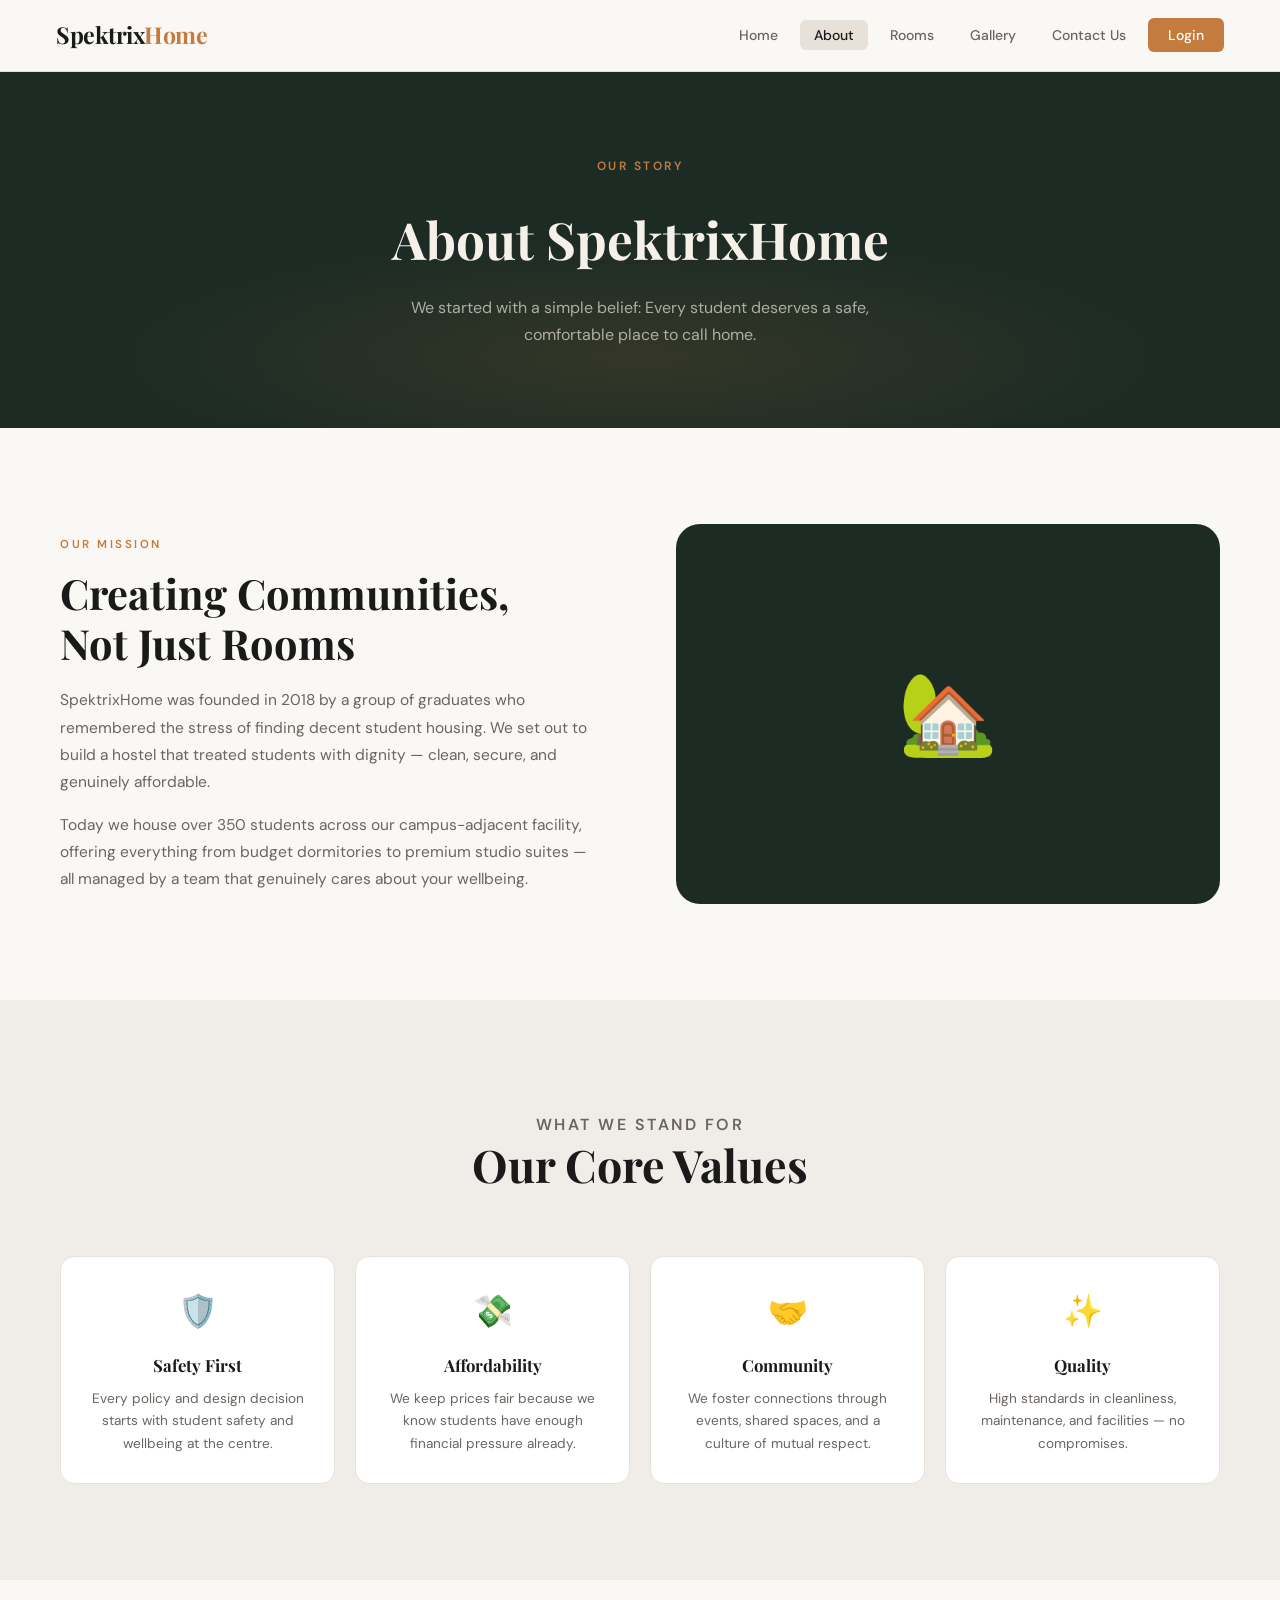
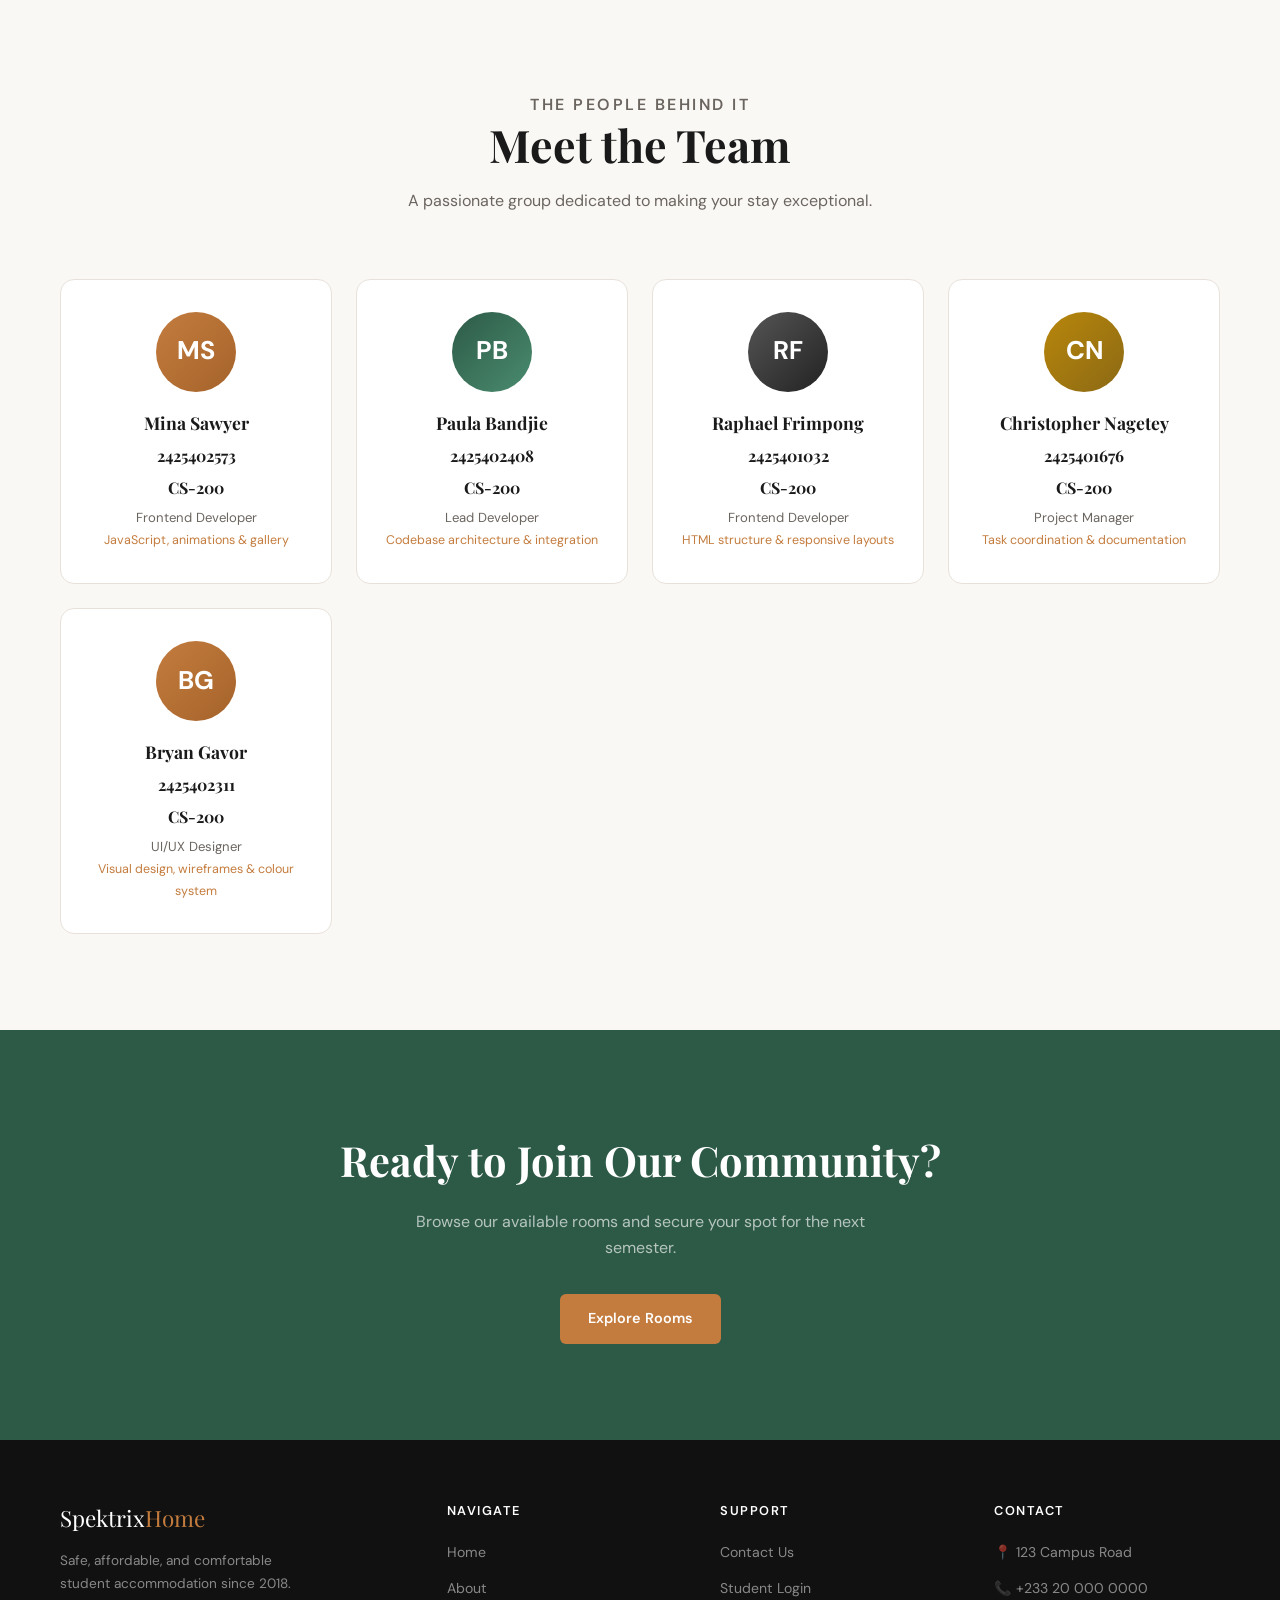
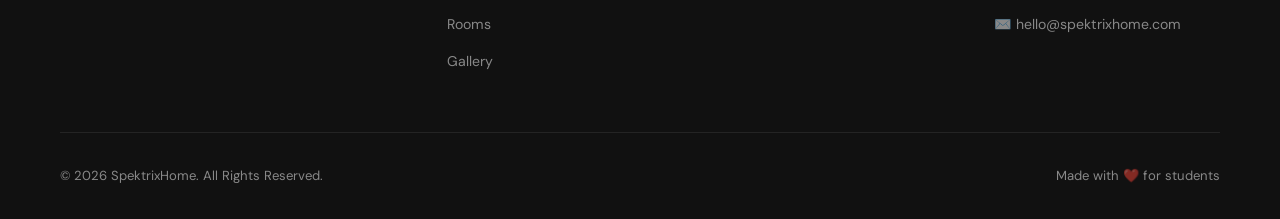
==== commit ba4e4990: "Fix line break in Frontend Developer description" ====
--- a/html/about.html
+++ b/html/about.html
@@ -90,7 +90,7 @@
                 <h3>Mina Sawyer</h3>
                 <h3 style="font-size: 16px;">2425402573</h3>
                 <h3 style="font-size: 16px;">CS-200</h3>
-                <p>Frontend Developerbr><span style="font-size:0.78rem; color:var(--clr-primary);">JavaScript, animations & gallery</span></p>
+                <p>Frontend Developer<br><span style="font-size:0.78rem; color:var(--clr-primary);">JavaScript, animations & gallery</span></p>
             </div>
             <div class="team-card reveal">
                 <div class="team-avatar" style="background:linear-gradient(135deg,#2d5a47,#4a8c6f);">PB</div>
